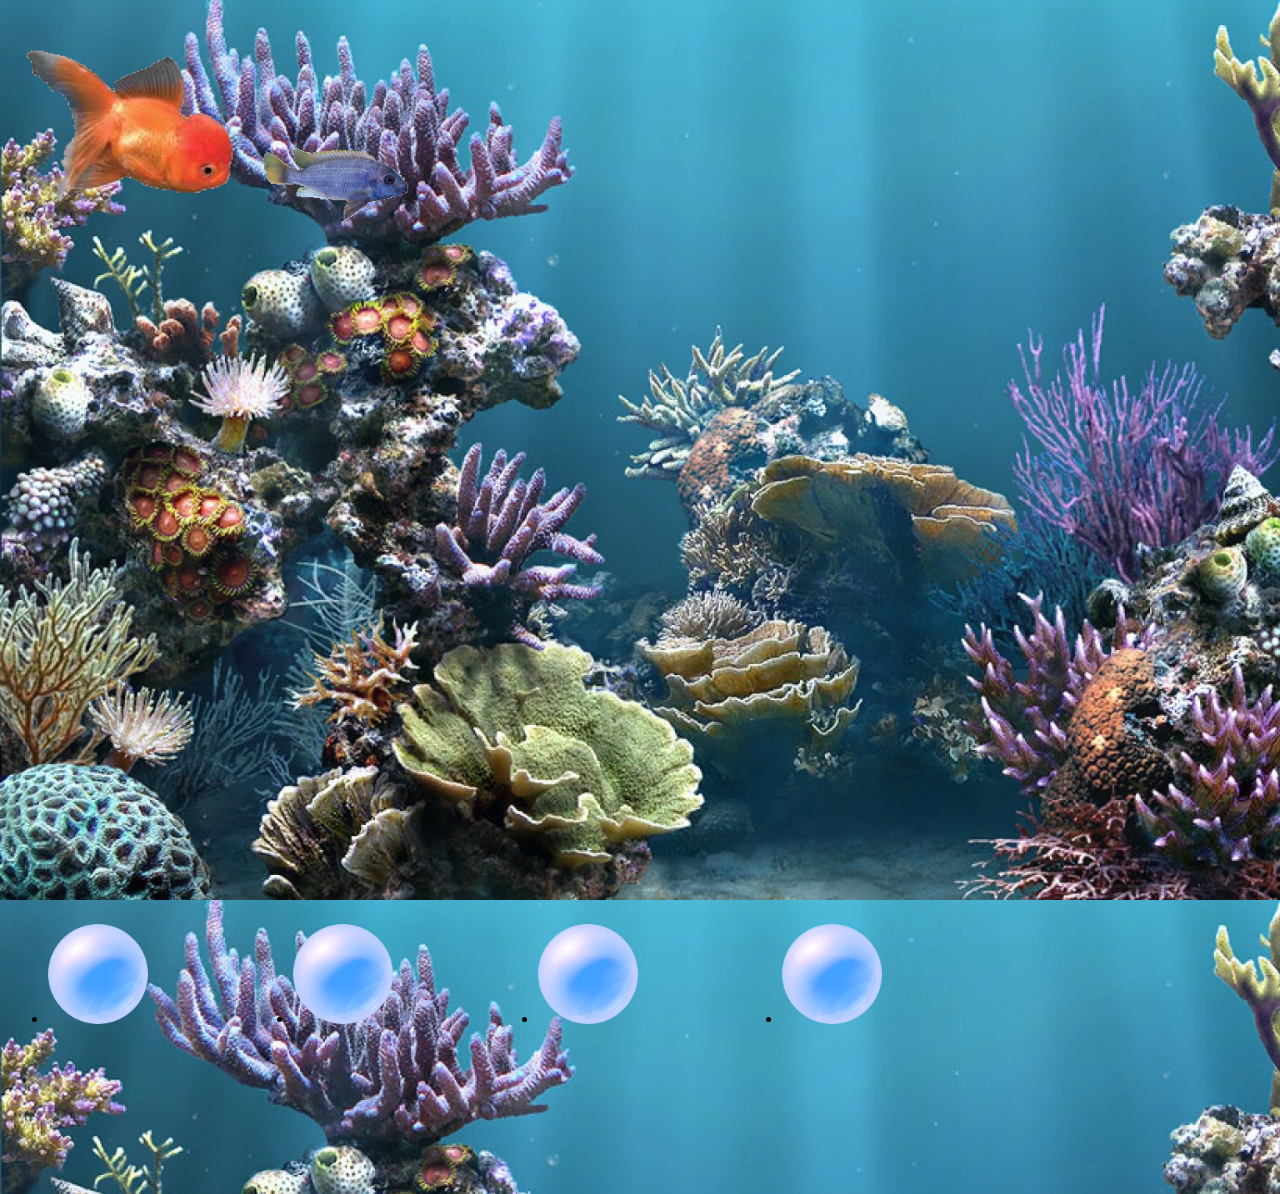
==== A/index.html @ 17704d1d "site" ====
<!DOCTYPE html>
<html lang="en">
<head>
    <meta charset="utf-8">
    <title>Aquarium</title>
    <link href="css/styles.css" type="text/css" rel="stylesheet" /> 
    <script src="js/jquery-3.3.1.js"></script>
    <script src="js/script.js"></script>
</head>

<body> 
    <div id="fullscreen">
    <img id="fish1Id" src="images/fish1.png" /> 
    <img id="fish2Id" src="images/fish2.png" />
    </div>
    <div id="bubbles">
        <ul id="lista">
            <li class="item"> <img src="images/bubble.png" class="bubbleClass" id="bubblephoto"></li>
            <li class="item"> <img id="bubble1Id" class="bubbleClass" src="images/bubble.png"> </li>
            <li class="item"><img id="bubble2Id" class="bubbleClass" src="images/bubble.png"></li>
            <li class="item"><img id="bubble3Id" class="bubbleClass" src="images/bubble.png"></li>
        </ul>
    </div>
</body>

</html>
---- A/css/styles.css ----
*{
    height: 100%;
}
body {
    background-image: url("../images/aquarium.jpg");
    background-size: cover;
}

#fish1Id {
    left: 250px;
    top: 250px;
    width: 250px;
    height: 250px;
}

#fish2Id {
    left: 500px;
    top: 250px;
    width: 150px;
    height: 150px;
}

.bubbleClass {
    width: 100px;
    height: 100px;
}
#fullscreen{
    width: 100%;
    height: 100%;
}
#bubbles{
    width: 100%;
    height: 30%;
}
#lista{
    text-decoration: none;
    display:flex;
    justify-content: flex-start;
}
.item{
    width: 20%;
    height: 100%;
}
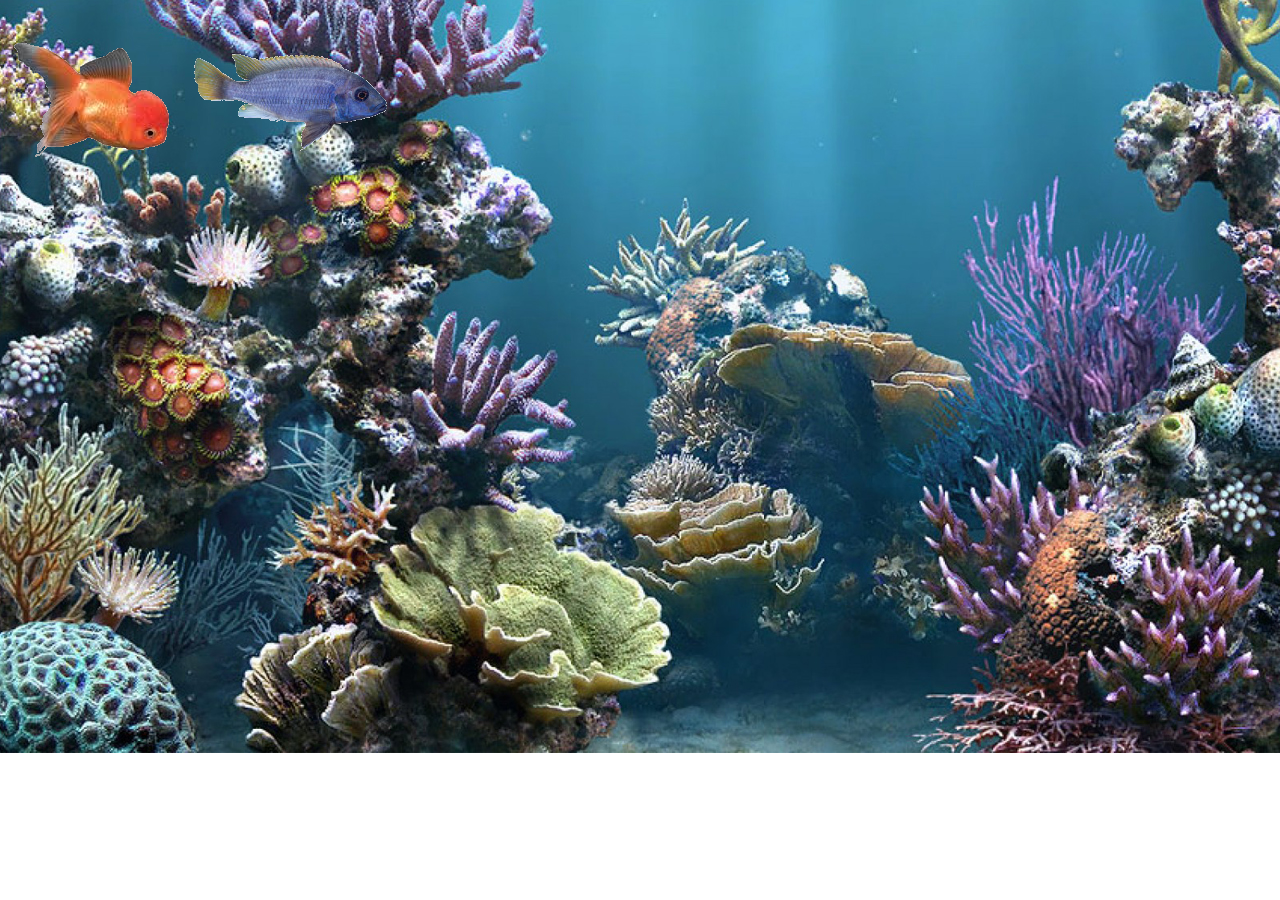
==== commit 47c159c2: "asda" ====
--- a/A/index.html
+++ b/A/index.html
@@ -9,18 +9,26 @@
 </head>
 
 <body> 
-    <div id="fullscreen">
-    <img id="fish1Id" src="images/fish1.png" /> 
-    <img id="fish2Id" src="images/fish2.png" />
-    </div>
-    <div id="bubbles">
+    
+    <div id="bg">
+        <script src="js/jquery-3.3.1.js"></script>
+    <script src="js/script.js"></script>
+      <div id="fishes"> <script src="js/jquery-3.3.1.js"></script>
+    <script src="js/script.js"></script> <img id="fish1Id" class="fish" src="images/fish1.png" /> 
+          <img id="fish2Id" class="fish" src="images/fish2.png" /></div>
+        <img src="images/aquarium10.jpg" id="bgg">
+        <img src="images/coral3.png" id="coral">
+                </div>
+
+   <!-- <div id="bubbles">
         <ul id="lista">
             <li class="item"> <img src="images/bubble.png" class="bubbleClass" id="bubblephoto"></li>
             <li class="item"> <img id="bubble1Id" class="bubbleClass" src="images/bubble.png"> </li>
             <li class="item"><img id="bubble2Id" class="bubbleClass" src="images/bubble.png"></li>
             <li class="item"><img id="bubble3Id" class="bubbleClass" src="images/bubble.png"></li>
         </ul>
-    </div>
+    </div> -->
+    
 </body>
 
 </html>--- a/A/css/styles.css
+++ b/A/css/styles.css
@@ -1,43 +1,31 @@
-*{
+.fish{
+    z-index: 3;
+
+}
+#fishes{
+    width: 100%;
     height: 100%;
+     position: absolute;
 }
-body {
-    background-image: url("../images/aquarium.jpg");
-    background-size: cover;
+#bg { 
+    margin-top: -9px;
+    margin-left: -7.8px;
 }
 
-#fish1Id {
-    left: 250px;
-    top: 250px;
-    width: 250px;
-    height: 250px;
+#coral{
+    z-index: 3;
+    position: absolute;
 }
 
-#fish2Id {
-    left: 500px;
-    top: 250px;
-    width: 150px;
-    height: 150px;
+#bgg{
+    position: absolute;
+
 }
 
-.bubbleClass {
-    width: 100px;
-    height: 100px;
+#fish1Id{
+position: relative;
 }
-#fullscreen{
-    width: 100%;
-    height: 100%;
+#fish2Id{
+    position: relative;
 }
-#bubbles{
-    width: 100%;
-    height: 30%;
-}
-#lista{
-    text-decoration: none;
-    display:flex;
-    justify-content: flex-start;
-}
-.item{
-    width: 20%;
-    height: 100%;
-}+
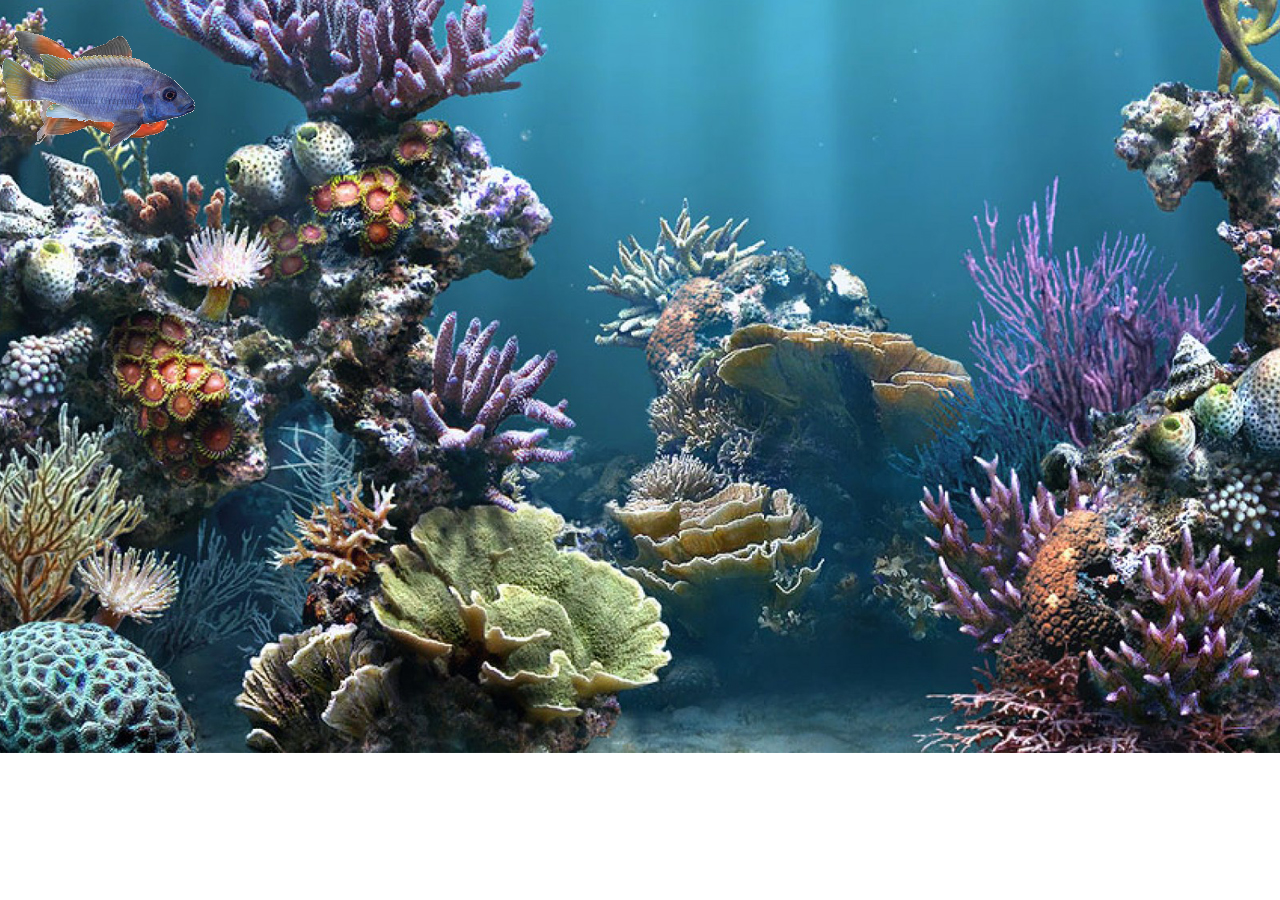
==== commit 721de4cf: "sa moara veata" ====
--- a/A/index.html
+++ b/A/index.html
@@ -14,8 +14,9 @@
         <script src="js/jquery-3.3.1.js"></script>
     <script src="js/script.js"></script>
       <div id="fishes"> <script src="js/jquery-3.3.1.js"></script>
-    <script src="js/script.js"></script> <img id="fish1Id" class="fish" src="images/fish1.png" /> 
-          <img id="fish2Id" class="fish" src="images/fish2.png" /></div>
+    <script src="js/script.js"></script>
+        <img id="fish1Id" class="fish" src="images/fish1.png" /> 
+        <img id="fish2Id" class="fish" src="images/fish2.png" /></div>
         <img src="images/aquarium10.jpg" id="bgg">
         <img src="images/coral3.png" id="coral">
                 </div>
--- a/A/css/styles.css
+++ b/A/css/styles.css
@@ -1,10 +1,8 @@
 .fish{
-    z-index: 3;
+    z-index: 2;
 
 }
 #fishes{
-    width: 100%;
-    height: 100%;
      position: absolute;
 }
 #bg { 
@@ -13,7 +11,7 @@
 }
 
 #coral{
-    z-index: 3;
+    z-index: 1;
     position: absolute;
 }
 
@@ -23,9 +21,9 @@
 }
 
 #fish1Id{
-position: relative;
+position:absolute;
 }
 #fish2Id{
-    position: relative;
+    position: absolute;
 }
 
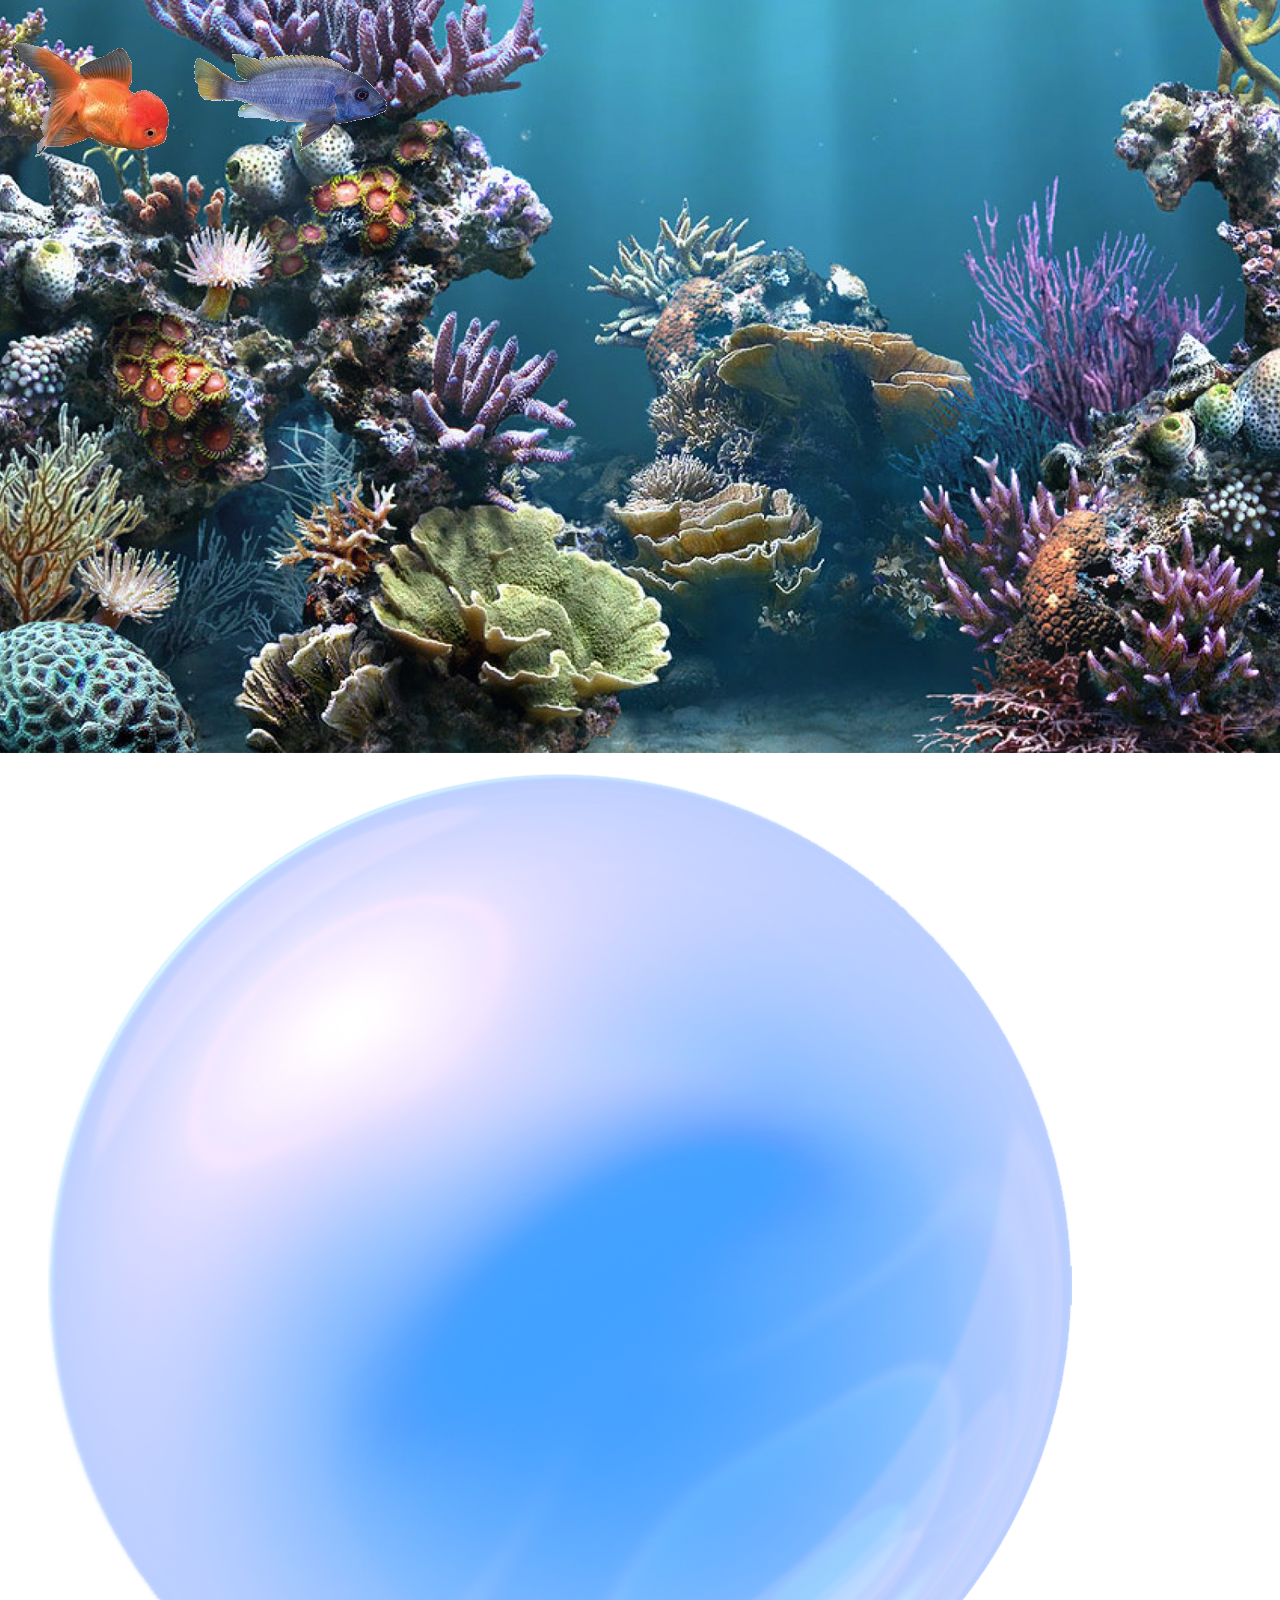
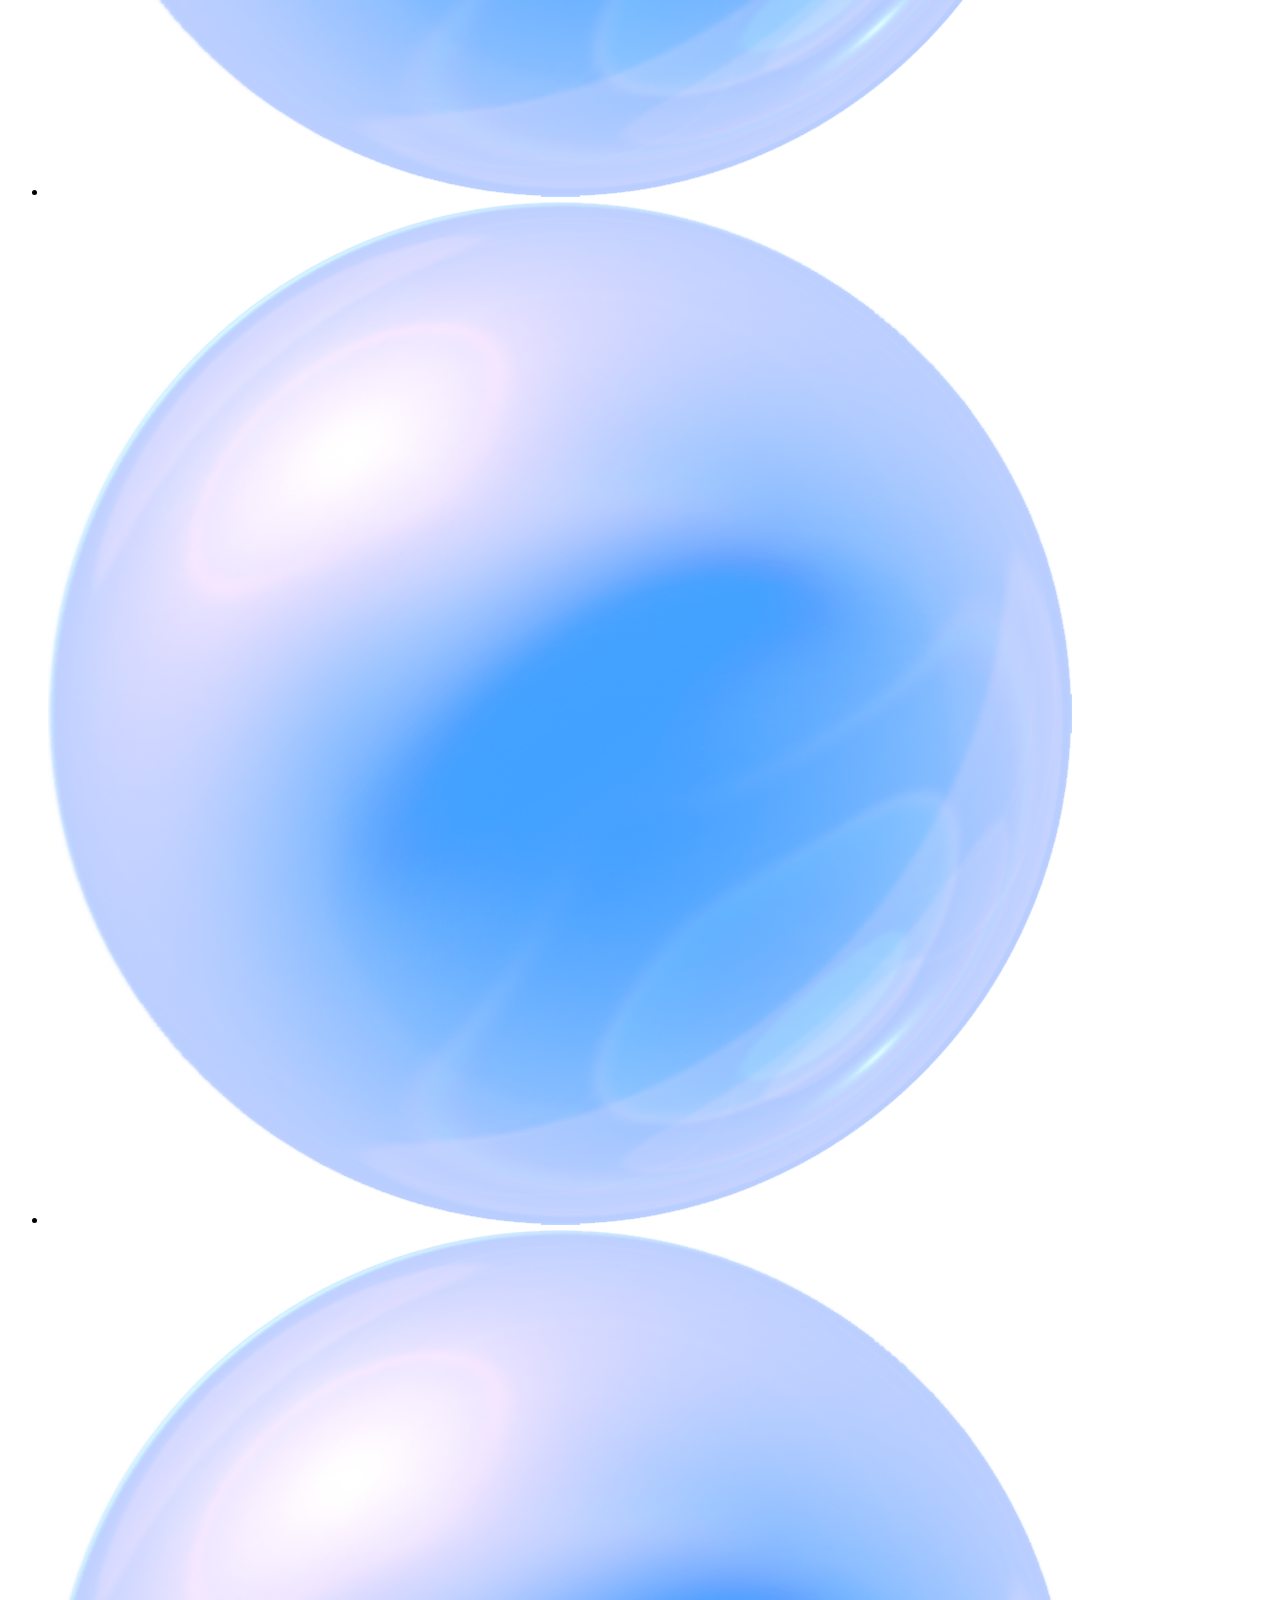
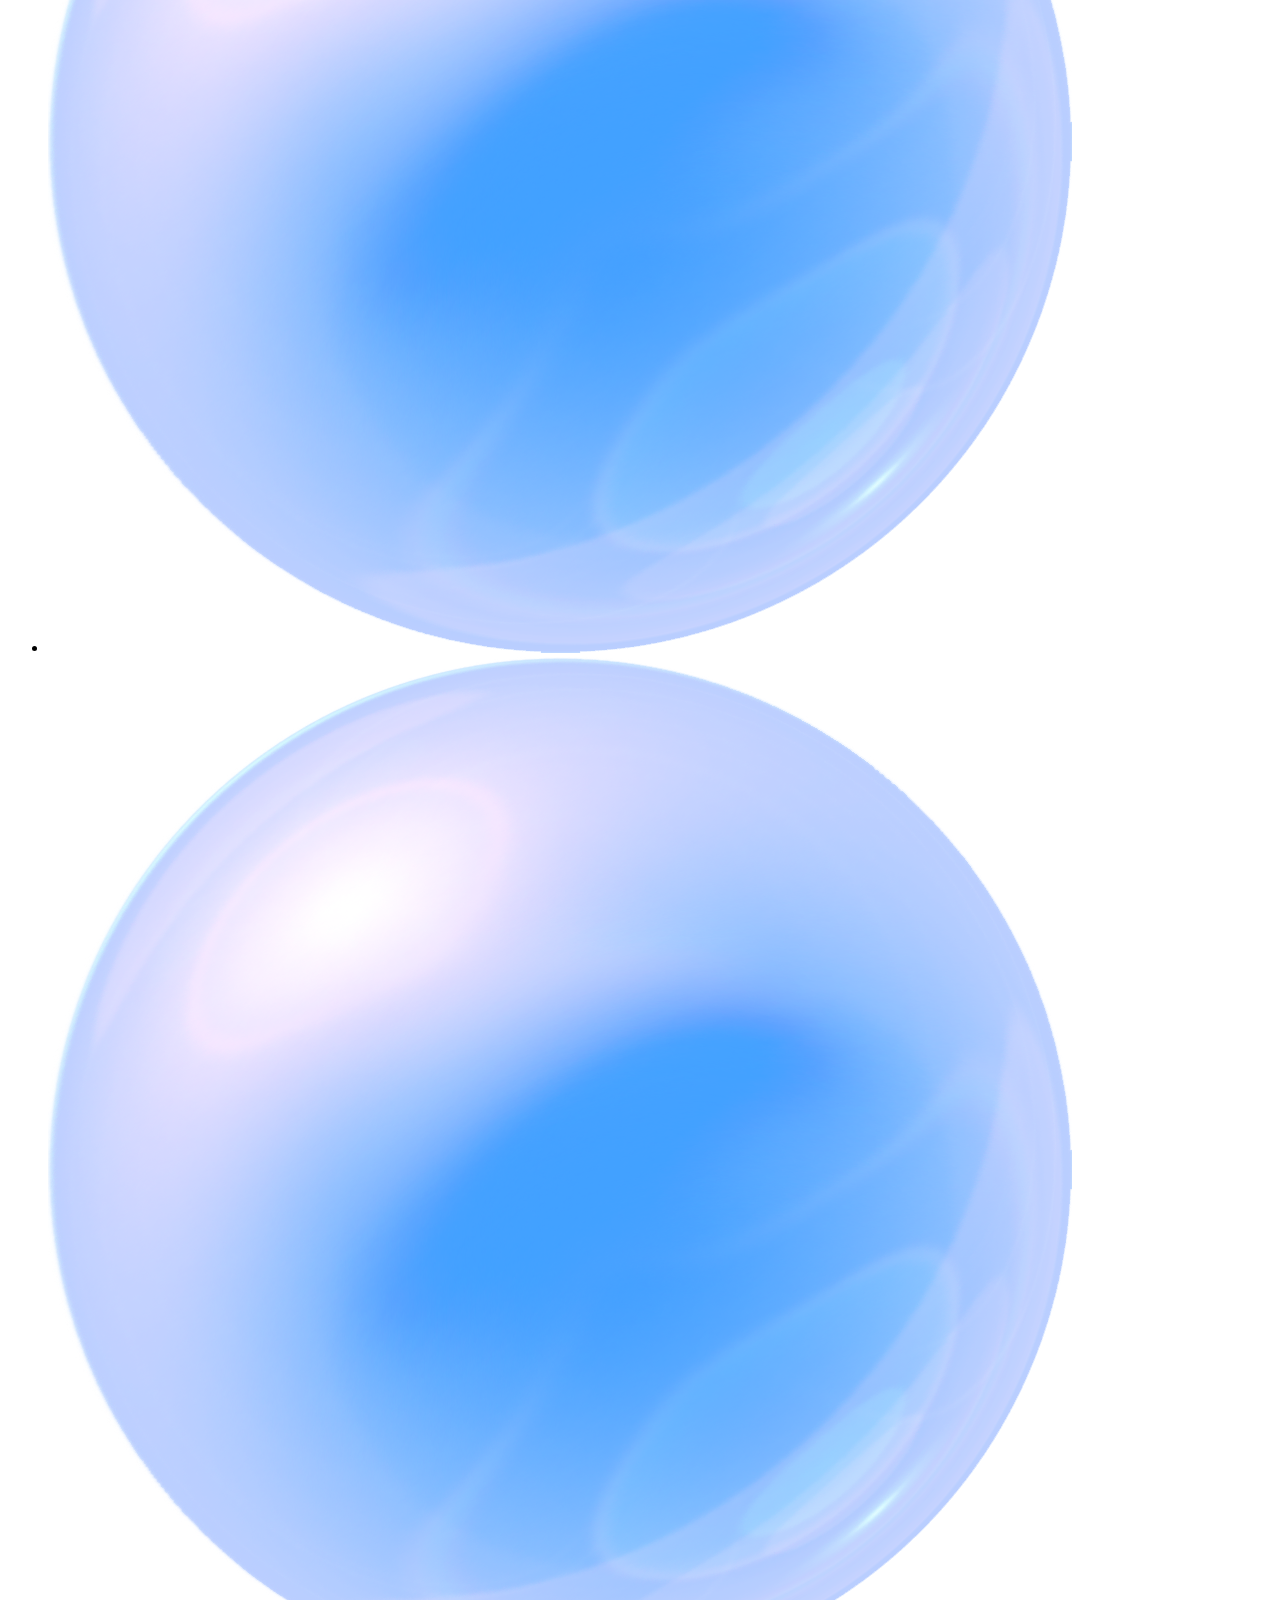
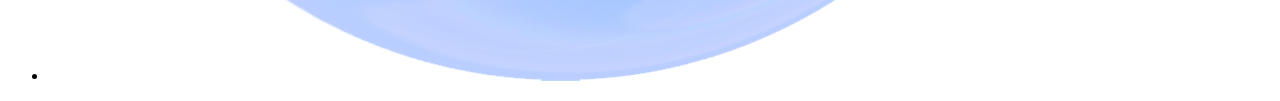
==== commit 48159e69: "asd" ====
--- a/A/index.html
+++ b/A/index.html
@@ -21,14 +21,14 @@
         <img src="images/coral3.png" id="coral">
                 </div>
 
-   <!-- <div id="bubbles">
+   <div id="bubbles">
         <ul id="lista">
             <li class="item"> <img src="images/bubble.png" class="bubbleClass" id="bubblephoto"></li>
             <li class="item"> <img id="bubble1Id" class="bubbleClass" src="images/bubble.png"> </li>
             <li class="item"><img id="bubble2Id" class="bubbleClass" src="images/bubble.png"></li>
             <li class="item"><img id="bubble3Id" class="bubbleClass" src="images/bubble.png"></li>
         </ul>
-    </div> -->
+    </div>
     
 </body>
 
--- a/A/css/styles.css
+++ b/A/css/styles.css
@@ -1,6 +1,5 @@
 .fish{
-    z-index: 2;
-
+    z-index: 3;
 }
 #fishes{
      position: absolute;
@@ -9,21 +8,17 @@
     margin-top: -9px;
     margin-left: -7.8px;
 }
-
 #coral{
-    z-index: 1;
+    z-index: 2;
+    position: relative;
+}
+#bgg{
     position: absolute;
 }
-
-#bgg{
-    position: absolute;
-
+#fish1Id{
+    position:relative;
+}
+#fish2Id{
+    position: relative;
 }
 
-#fish1Id{
-position:absolute;
-}
-#fish2Id{
-    position: absolute;
-}
-
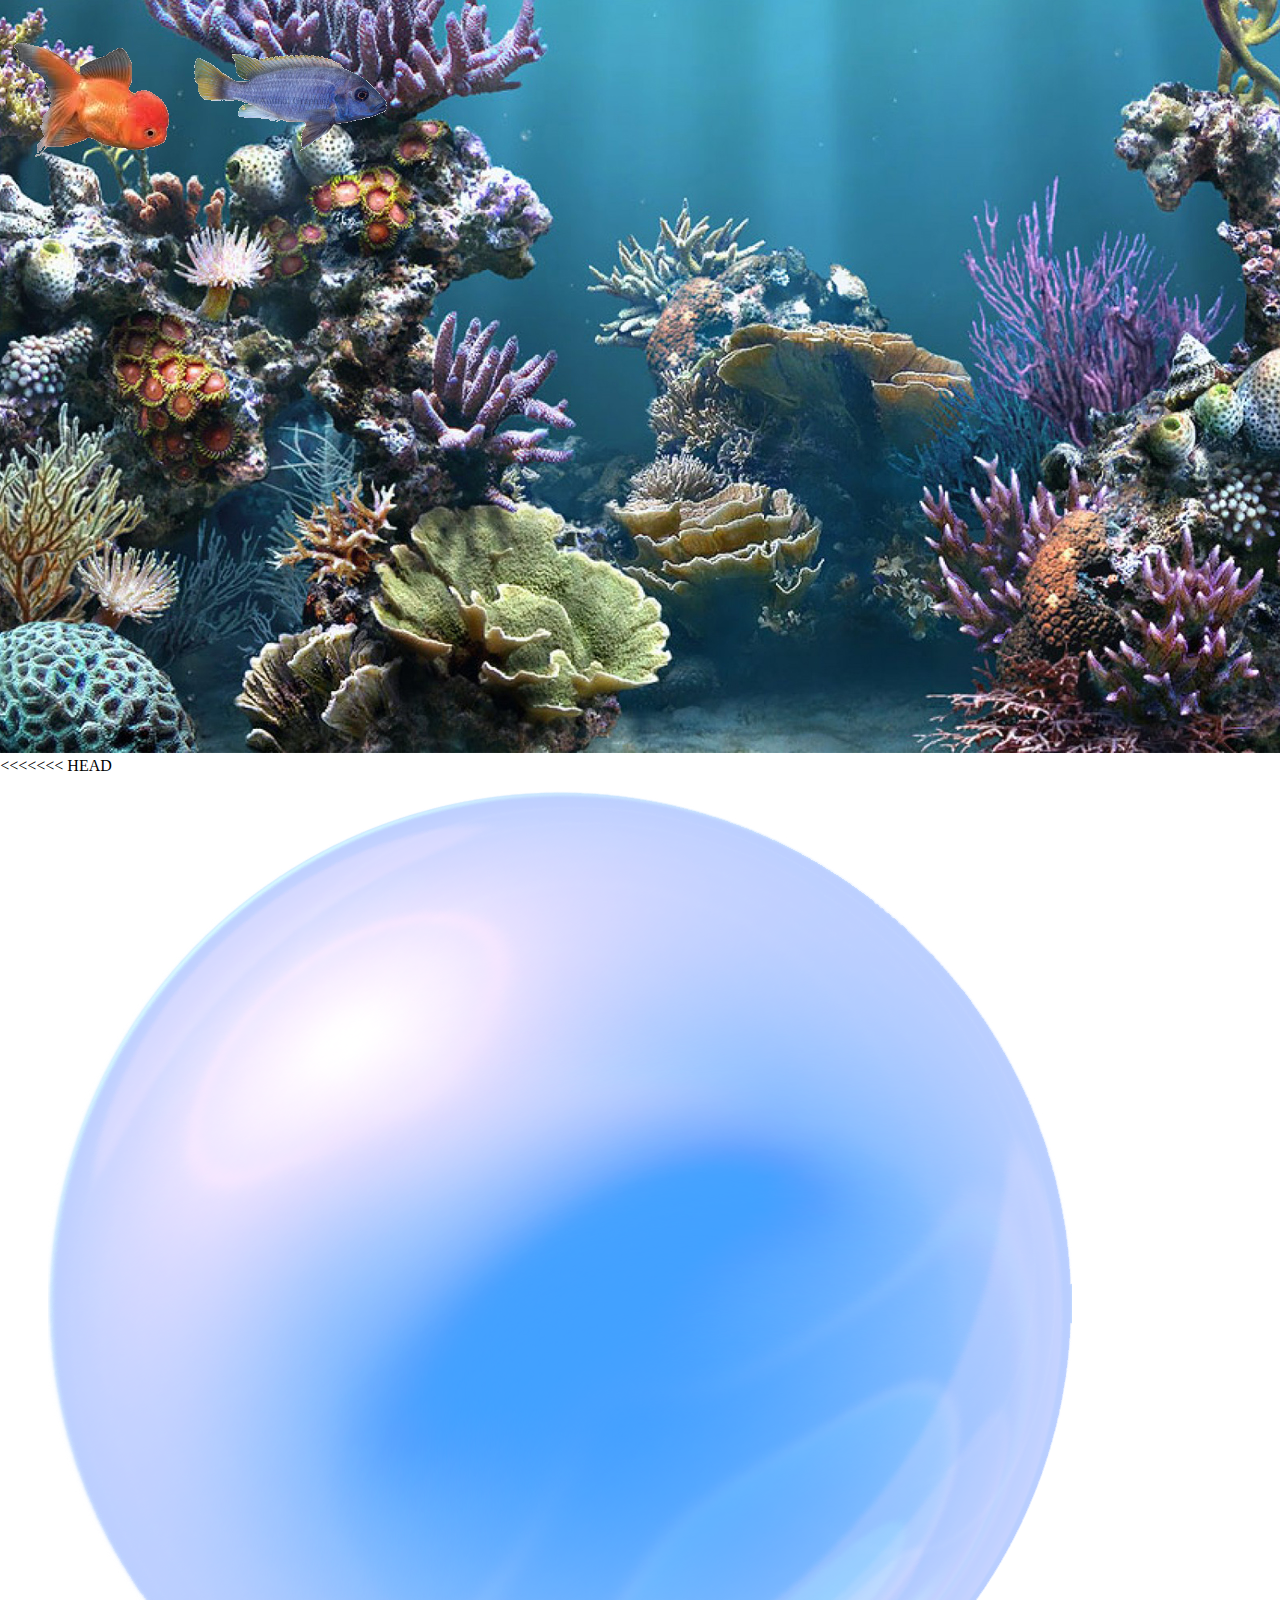
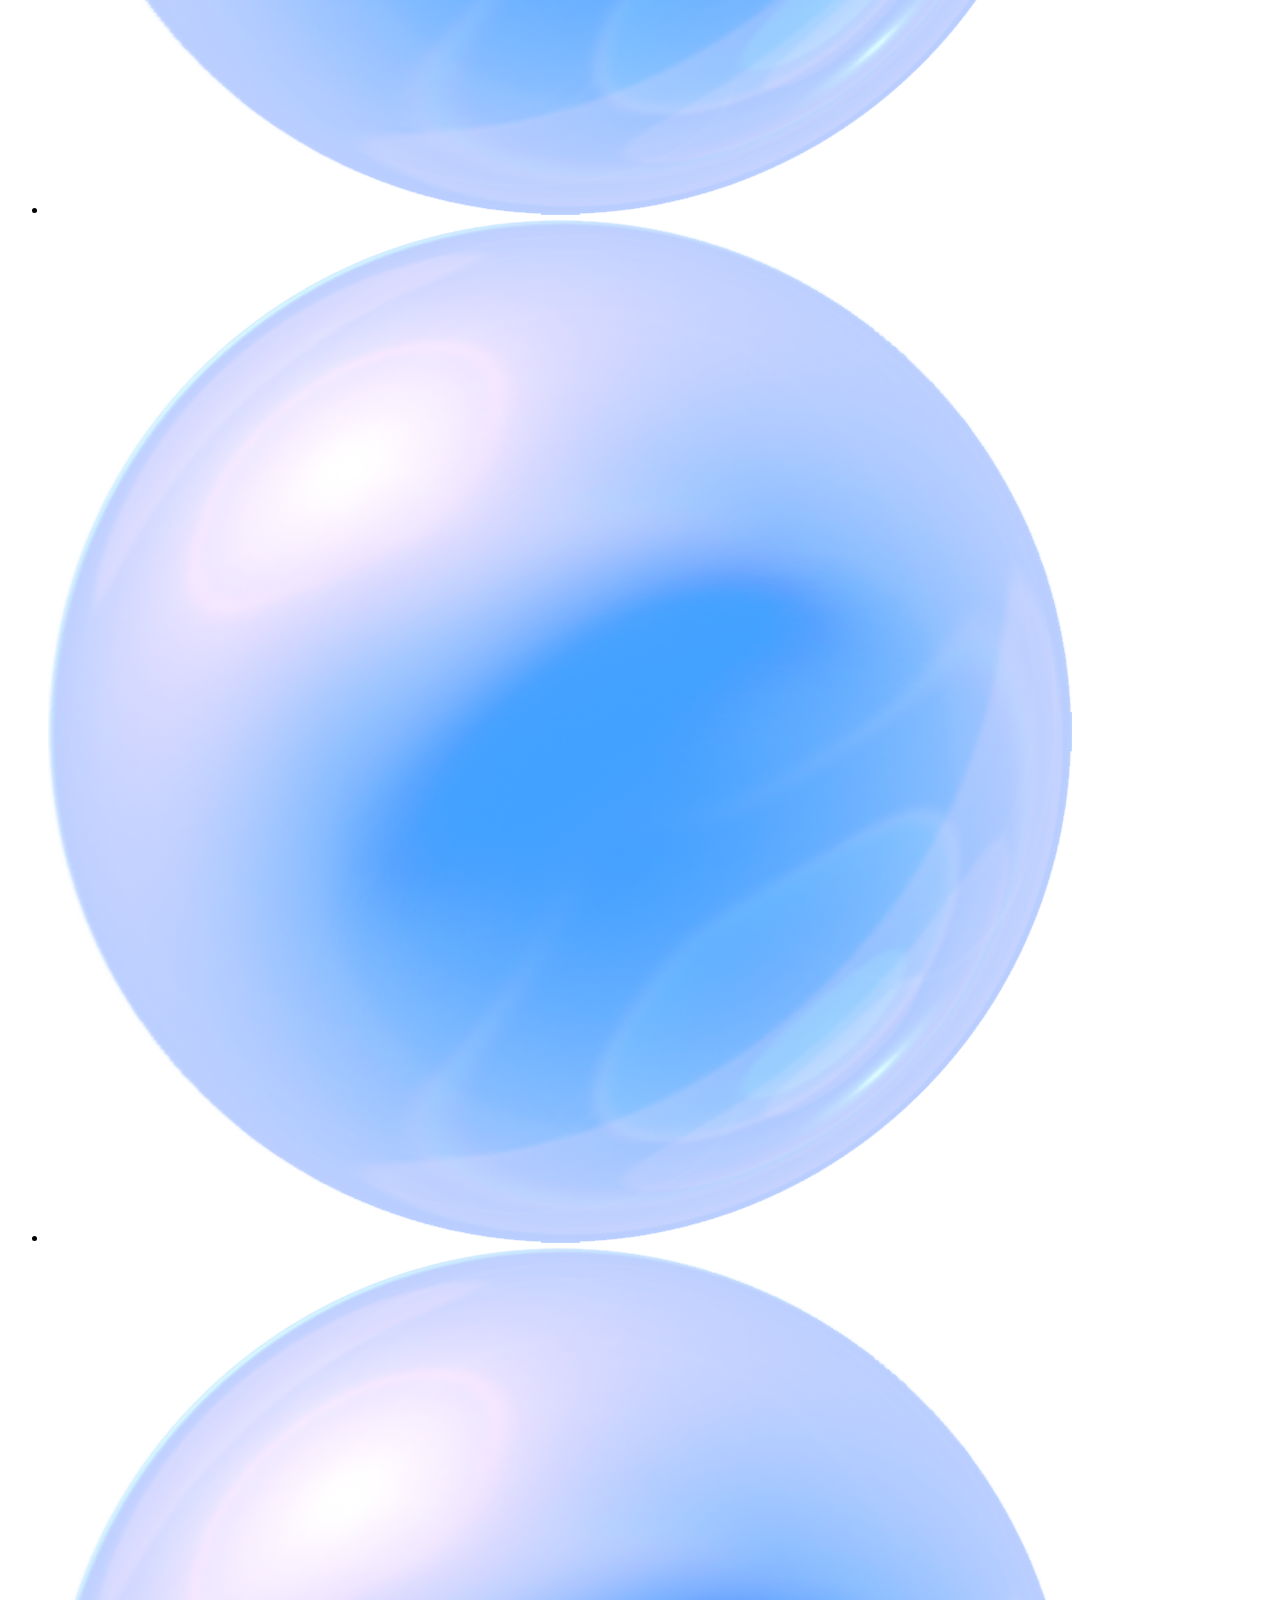
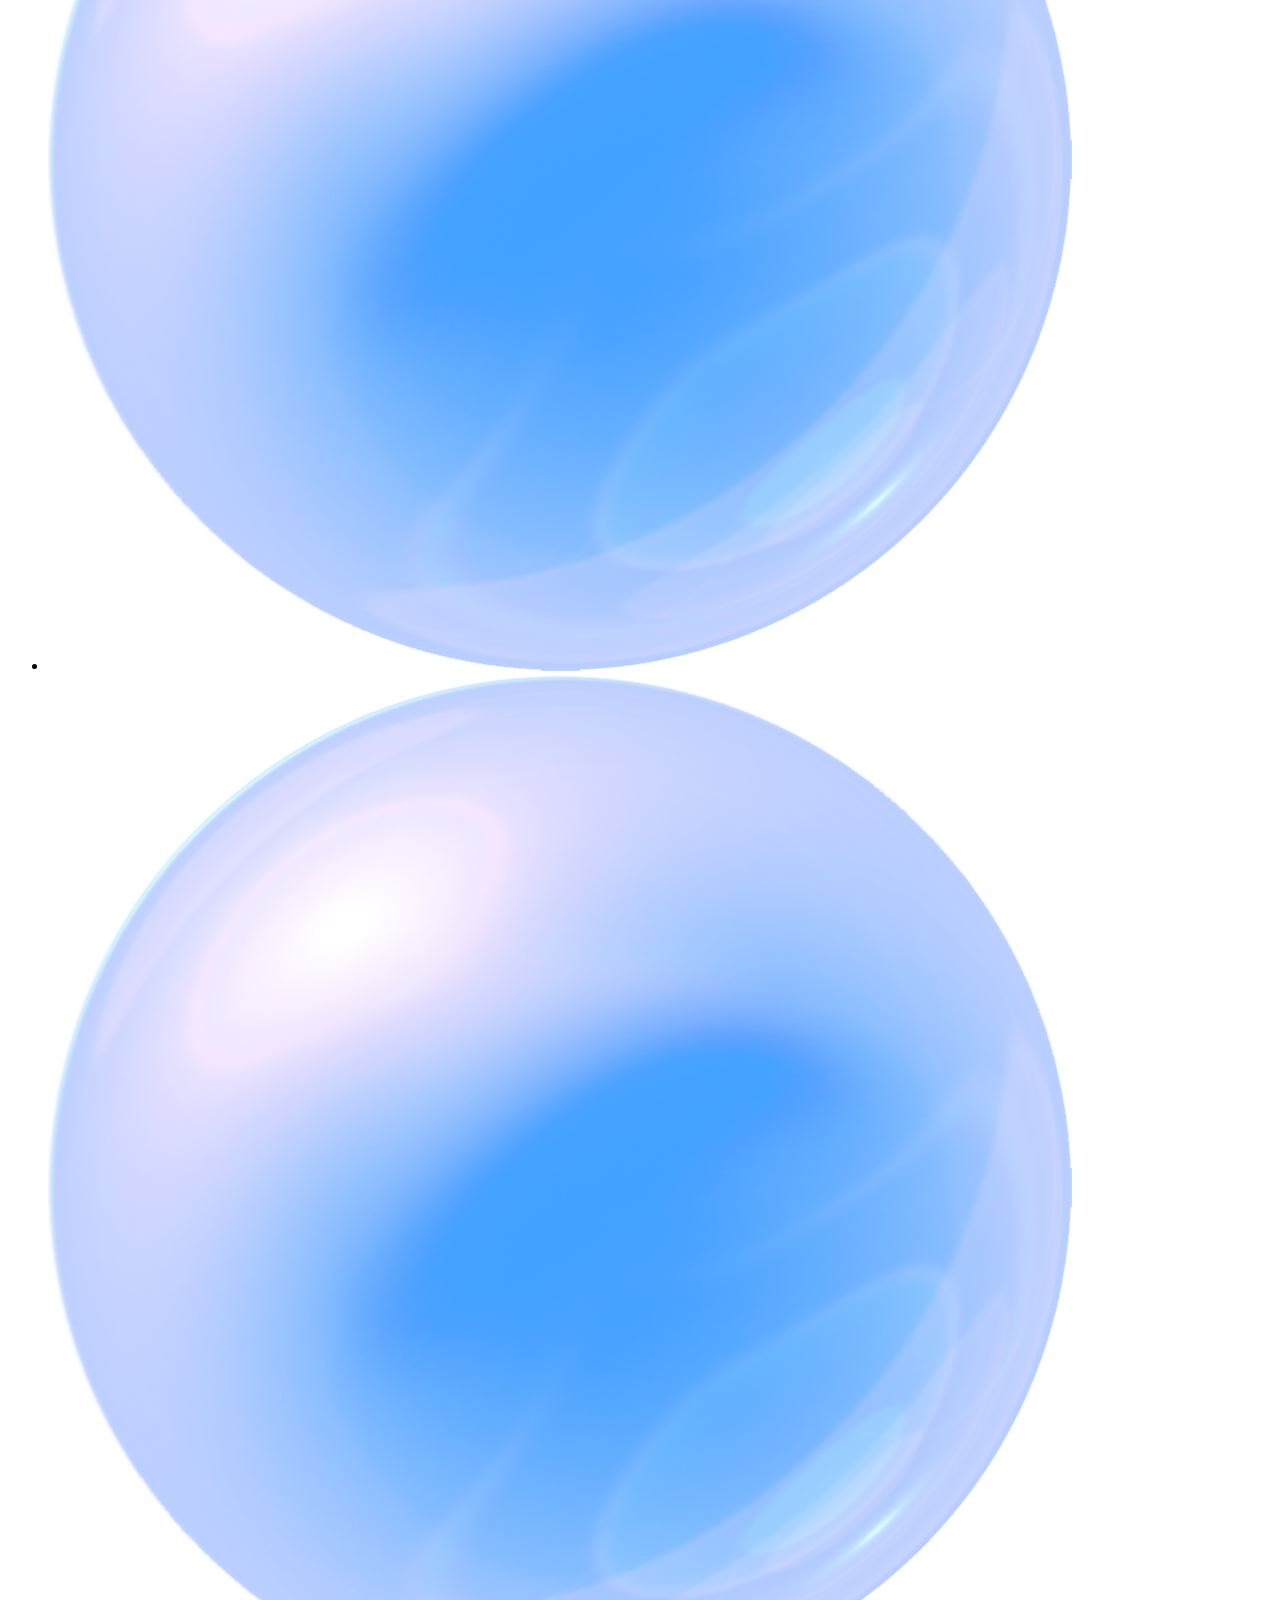
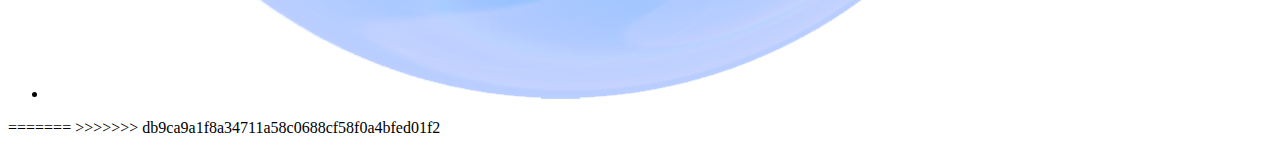
==== commit 84e6f41b: "pesti" ====
--- a/A/index.html
+++ b/A/index.html
@@ -9,16 +9,18 @@
 </head>
 
 <body> 
-    
     <div id="bg">
         <script src="js/jquery-3.3.1.js"></script>
-    <script src="js/script.js"></script>
-      <div id="fishes"> <script src="js/jquery-3.3.1.js"></script>
-    <script src="js/script.js"></script>
+        <script src="js/script.js"></script>
+    <div id="fishes"> 
+        <script src="js/jquery-3.3.1.js"></script>
+        <script src="js/script.js"></script>
         <img id="fish1Id" class="fish" src="images/fish1.png" /> 
-        <img id="fish2Id" class="fish" src="images/fish2.png" /></div>
+        <img id="fish2Id" class="fish" src="images/fish2.png" />
+    </div>
         <img src="images/aquarium10.jpg" id="bgg">
         <img src="images/coral3.png" id="coral">
+<<<<<<< HEAD
                 </div>
 
    <div id="bubbles">
@@ -30,6 +32,8 @@
         </ul>
     </div>
     
+=======
+    </div>
+>>>>>>> db9ca9a1f8a34711a58c0688cf58f0a4bfed01f2
 </body>
-
 </html>